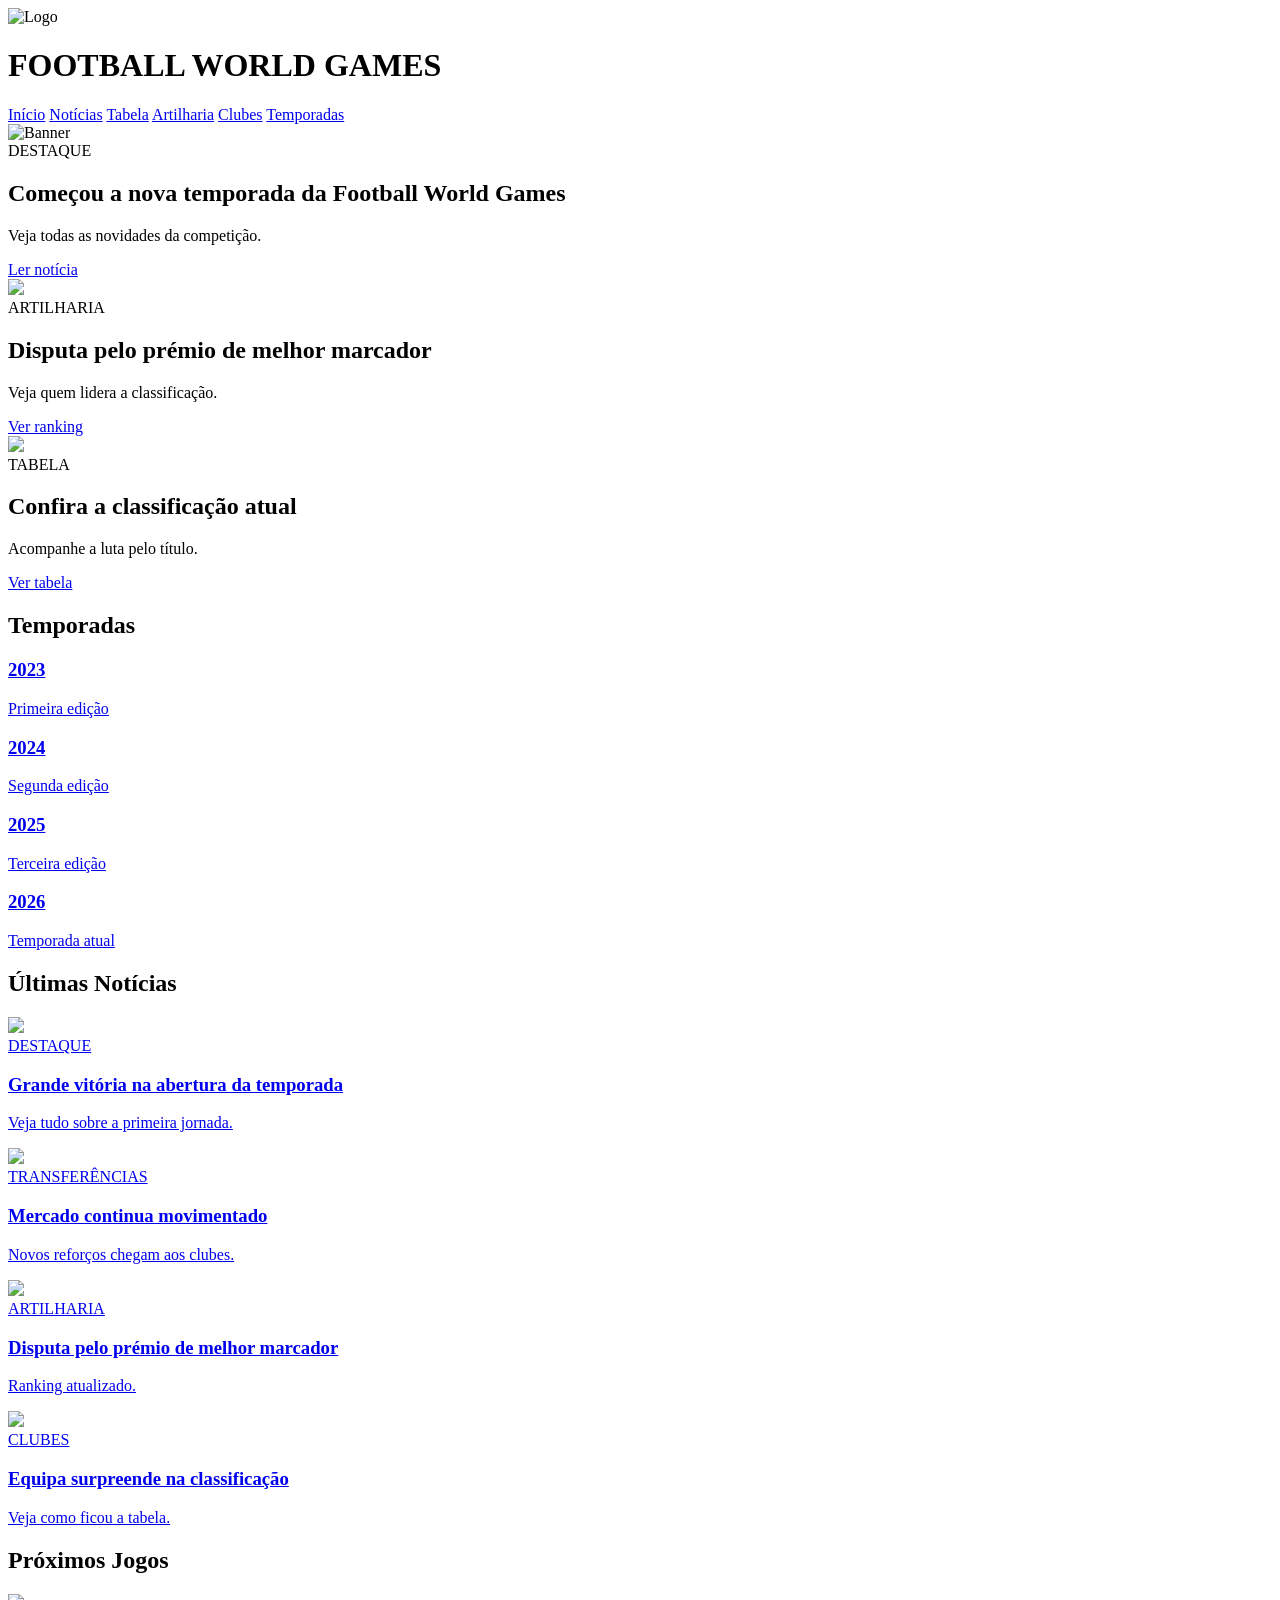
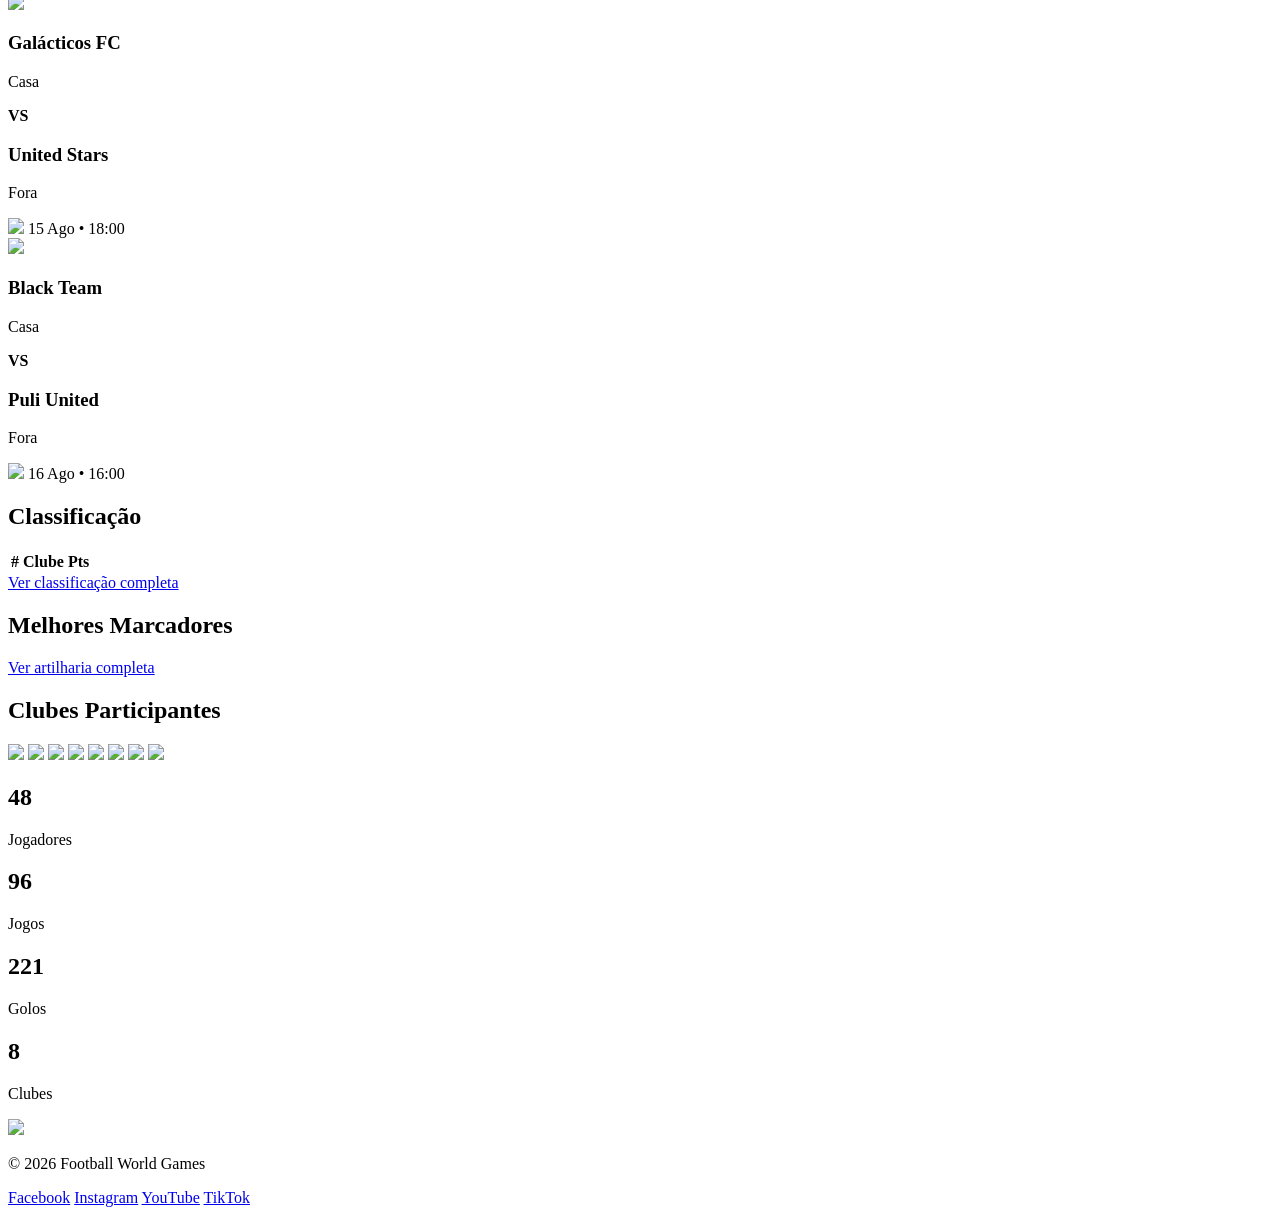
==== cent.html @ 8dec4c1c "Arquivos Adicionando nova pagina" ====
<!DOCTYPE html>
<html lang="pt">
<head>

<meta charset="UTF-8">
<meta name="viewport" content="width=device-width, initial-scale=1.0">

<title>Football World Games League</title>

<link rel="stylesheet" href="style.css">

</head>

<body>

<header>

<div class="top-bar">

<div class="logo">

<img src="imagens/logo.png" alt="Logo">

<h1>FOOTBALL WORLD GAMES</h1>

</div>

<nav>

<a href="index.html" class="active">Início</a>

<a href="noticias.html">Notícias</a>

<a href="tabela.html">Tabela</a>

<a href="artilharia.html">Artilharia</a>

<a href="clubes.html">Clubes</a>

<a href="temporadas.html">Temporadas</a>

</nav>

</div>

</header>

<!-- Banner Principal -->

<section class="banner">

<div class="slides">

<div class="slide active">

<img src="https://images.unsplash.com/photo-1547347298-4074fc3086f0" alt="Banner">

<div class="banner-info">

<span>DESTAQUE</span>

<h2>Começou a nova temporada da Football World Games</h2>

<p>Veja todas as novidades da competição.</p>

<a href="noticias.html?id=1" class="btn">
Ler notícia
</a>

</div>

</div>

<div class="slide">

<img src="https://images.unsplash.com/photo-1517927033932-b3d18e61fb3a">

<div class="banner-info">

<span>ARTILHARIA</span>

<h2>Disputa pelo prémio de melhor marcador</h2>

<p>Veja quem lidera a classificação.</p>

<a href="artilharia.html" class="btn">

Ver ranking

</a>

</div>

</div>

<div class="slide">

<img src="https://images.unsplash.com/photo-1517466787929-bc90951d0974">

<div class="banner-info">

<span>TABELA</span>

<h2>Confira a classificação atual</h2>

<p>Acompanhe a luta pelo título.</p>

<a href="tabela.html" class="btn">

Ver tabela

</a>

</div>

</div>

</div>

<div class="indicadores">

<span class="ativo"></span>

<span></span>

<span></span>

</div>

</section>

<!-- Temporadas -->

<section class="temporadas">

<h2>Temporadas</h2>

<div class="season-grid">

<a href="temporadas.html?season=2023" class="season-card">

<h3>2023</h3>

<p>Primeira edição</p>

</a>

<a href="temporadas.html?season=2024" class="season-card">

<h3>2024</h3>

<p>Segunda edição</p>

</a>

<a href="temporadas.html?season=2025" class="season-card">

<h3>2025</h3>

<p>Terceira edição</p>

</a>

<a href="temporadas.html?season=2026" class="season-card">

<h3>2026</h3>

<p>Temporada atual</p>

</a>

</div>

</section>

<!-- Próxima parte:
Últimas Notícias
Próximos Jogos
Top 5 Classificação
Top 5 Artilharia
Clubes
Rodapé -->

<!-- ========================= -->
<!-- ÚLTIMAS NOTÍCIAS -->
<!-- ========================= -->

<section class="news">

<h2 class="section-title">Últimas Notícias</h2>

<div class="news-grid">

<a href="noticias.html?id=1" class="news-card">

<img src="https://images.unsplash.com/photo-1547347298-4074fc3086f0">

<div class="news-info">

<span>DESTAQUE</span>

<h3>Grande vitória na abertura da temporada</h3>

<p>Veja tudo sobre a primeira jornada.</p>

</div>

</a>

<a href="noticias.html?id=2" class="news-card">

<img src="https://images.unsplash.com/photo-1517927033932-b3d18e61fb3a">

<div class="news-info">

<span>TRANSFERÊNCIAS</span>

<h3>Mercado continua movimentado</h3>

<p>Novos reforços chegam aos clubes.</p>

</div>

</a>

<a href="noticias.html?id=3" class="news-card">

<img src="https://images.unsplash.com/photo-1517466787929-bc90951d0974">

<div class="news-info">

<span>ARTILHARIA</span>

<h3>Disputa pelo prémio de melhor marcador</h3>

<p>Ranking atualizado.</p>

</div>

</a>

<a href="noticias.html?id=4" class="news-card">

<img src="https://images.unsplash.com/photo-1574629810360-7efbbe195018">

<div class="news-info">

<span>CLUBES</span>

<h3>Equipa surpreende na classificação</h3>

<p>Veja como ficou a tabela.</p>

</div>

</a>

</div>

</section>

<!-- ========================= -->
<!-- PRÓXIMOS JOGOS -->
<!-- ========================= -->

<section class="matches">

<h2 class="section-title">Próximos Jogos</h2>

<div class="match">

<img src="imagens/clubes/team1.png">

<div>

<h3>Galácticos FC</h3>

<p>Casa</p>

</div>

<strong>VS</strong>

<div>

<h3>United Stars</h3>

<p>Fora</p>

</div>

<img src="imagens/clubes/team2.png">

<span>15 Ago • 18:00</span>

</div>

<div class="match">

<img src="imagens/clubes/team3.png">

<div>

<h3>Black Team</h3>

<p>Casa</p>

</div>

<strong>VS</strong>

<div>

<h3>Puli United</h3>

<p>Fora</p>

</div>

<img src="imagens/clubes/team4.png">

<span>16 Ago • 16:00</span>

</div>

</section>

<!-- ========================= -->
<!-- CLASSIFICAÇÃO -->
<!-- ========================= -->

<section class="table-home">

<h2 class="section-title">Classificação</h2>

<table>

<thead>

<tr>

<th>#</th>

<th>Clube</th>

<th>Pts</th>

</tr>

</thead>

<tbody id="miniTabela">

</tbody>

</table>

<a href="tabela.html" class="btn">

Ver classificação completa

</a>

</section>

<!-- ========================= -->
<!-- ARTILHARIA -->
<!-- ========================= -->

<section class="scorers">

<h2 class="section-title">

Melhores Marcadores

</h2>

<div id="miniArtilharia">

</div>

<a href="artilharia.html" class="btn">

Ver artilharia completa

</a>

</section>

<!-- ========================= -->
<!-- CLUBES -->
<!-- ========================= -->

<section class="clubs">

<h2 class="section-title">

Clubes Participantes

</h2>

<div class="club-grid">

<img src="imagens/clubes/team1.png">

<img src="imagens/clubes/team2.png">

<img src="imagens/clubes/team3.png">

<img src="imagens/clubes/team4.png">

<img src="imagens/clubes/team5.png">

<img src="imagens/clubes/team6.png">

<img src="imagens/clubes/team7.png">

<img src="imagens/clubes/team8.png">

</div>

</section>

<!-- ========================= -->
<!-- ESTATÍSTICAS -->
<!-- ========================= -->

<section class="stats">

<div>

<h2>48</h2>

<p>Jogadores</p>

</div>

<div>

<h2>96</h2>

<p>Jogos</p>

</div>

<div>

<h2>221</h2>

<p>Golos</p>

</div>

<div>

<h2>8</h2>

<p>Clubes</p>

</div>

</section>

<!-- ========================= -->
<!-- RODAPÉ -->
<!-- ========================= -->

<footer>

<img src="imagens/logo.png">

<p>

© 2026 Football World Games

</p>

<div class="social">

<a href="#">Facebook</a>

<a href="#">Instagram</a>

<a href="#">YouTube</a>

<a href="#">TikTok</a>

</div>

</footer>

<script src="app.js"></script>

</body>
</html>
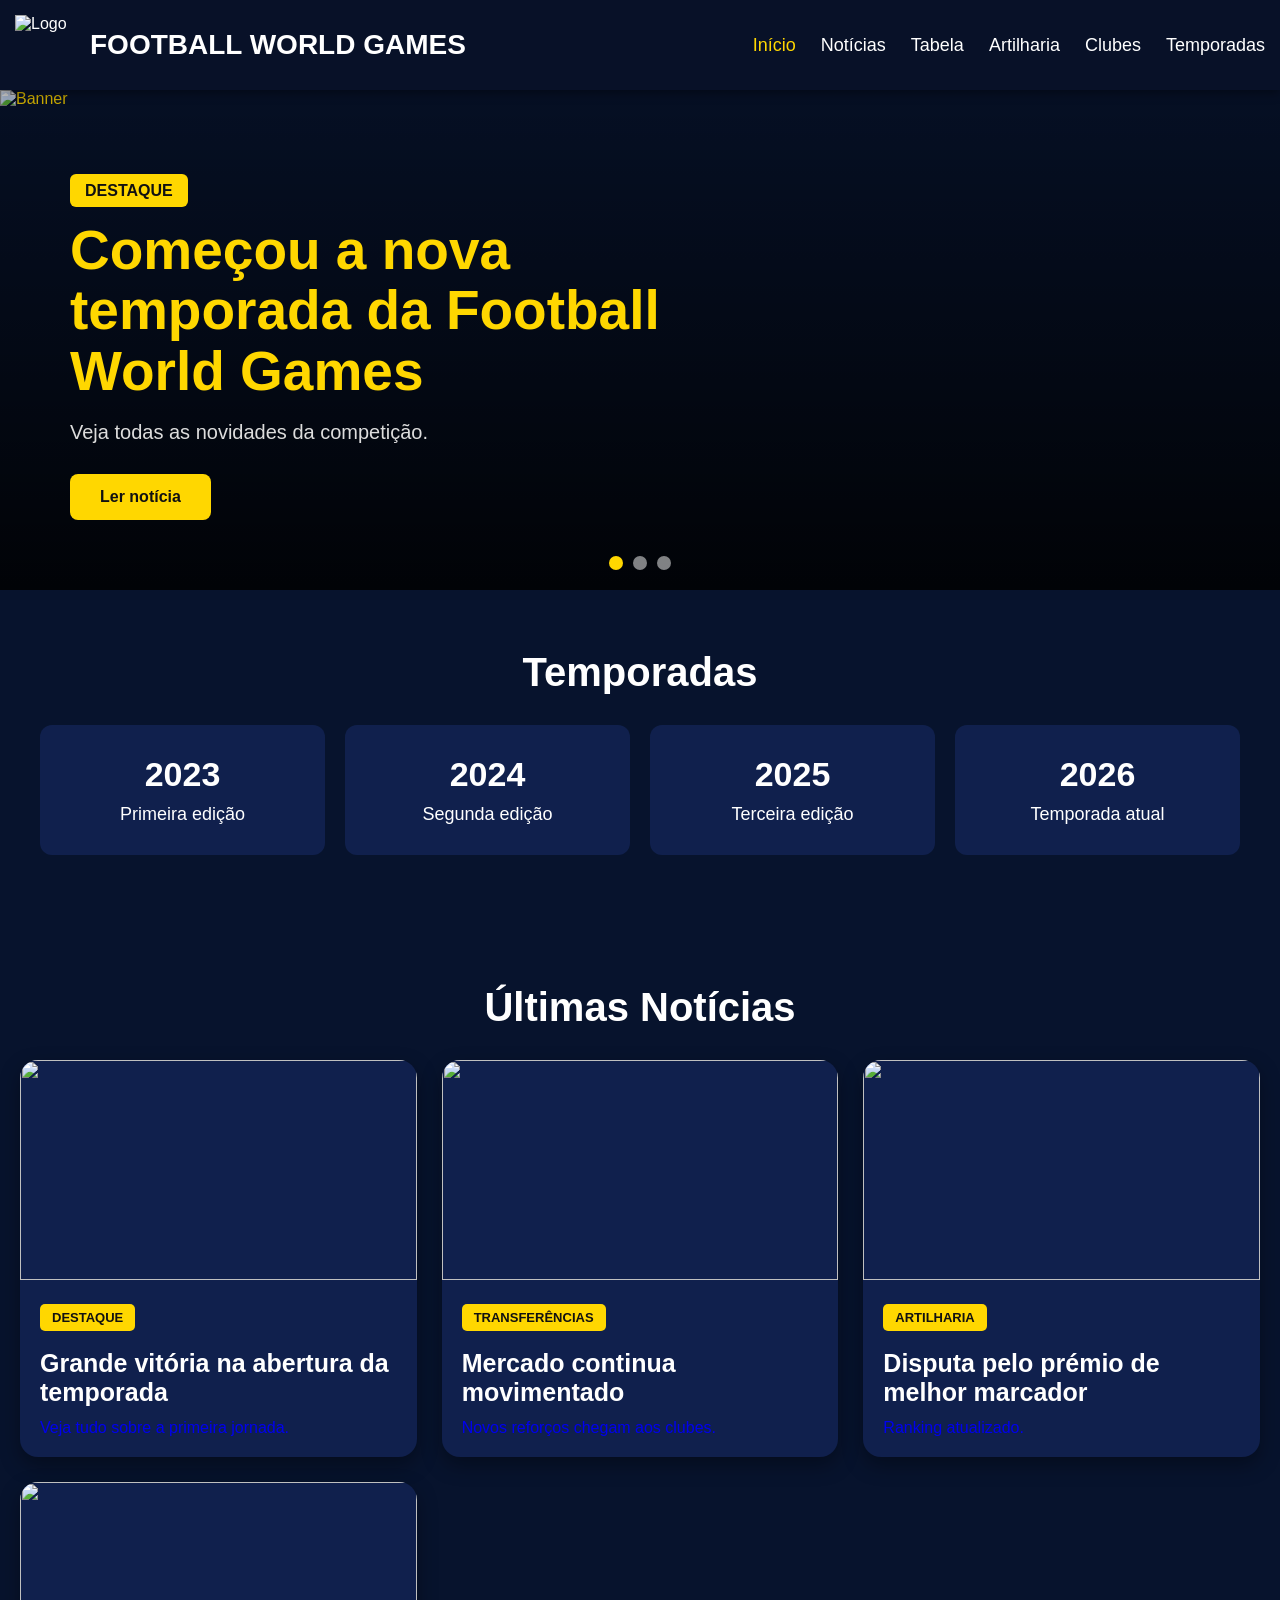
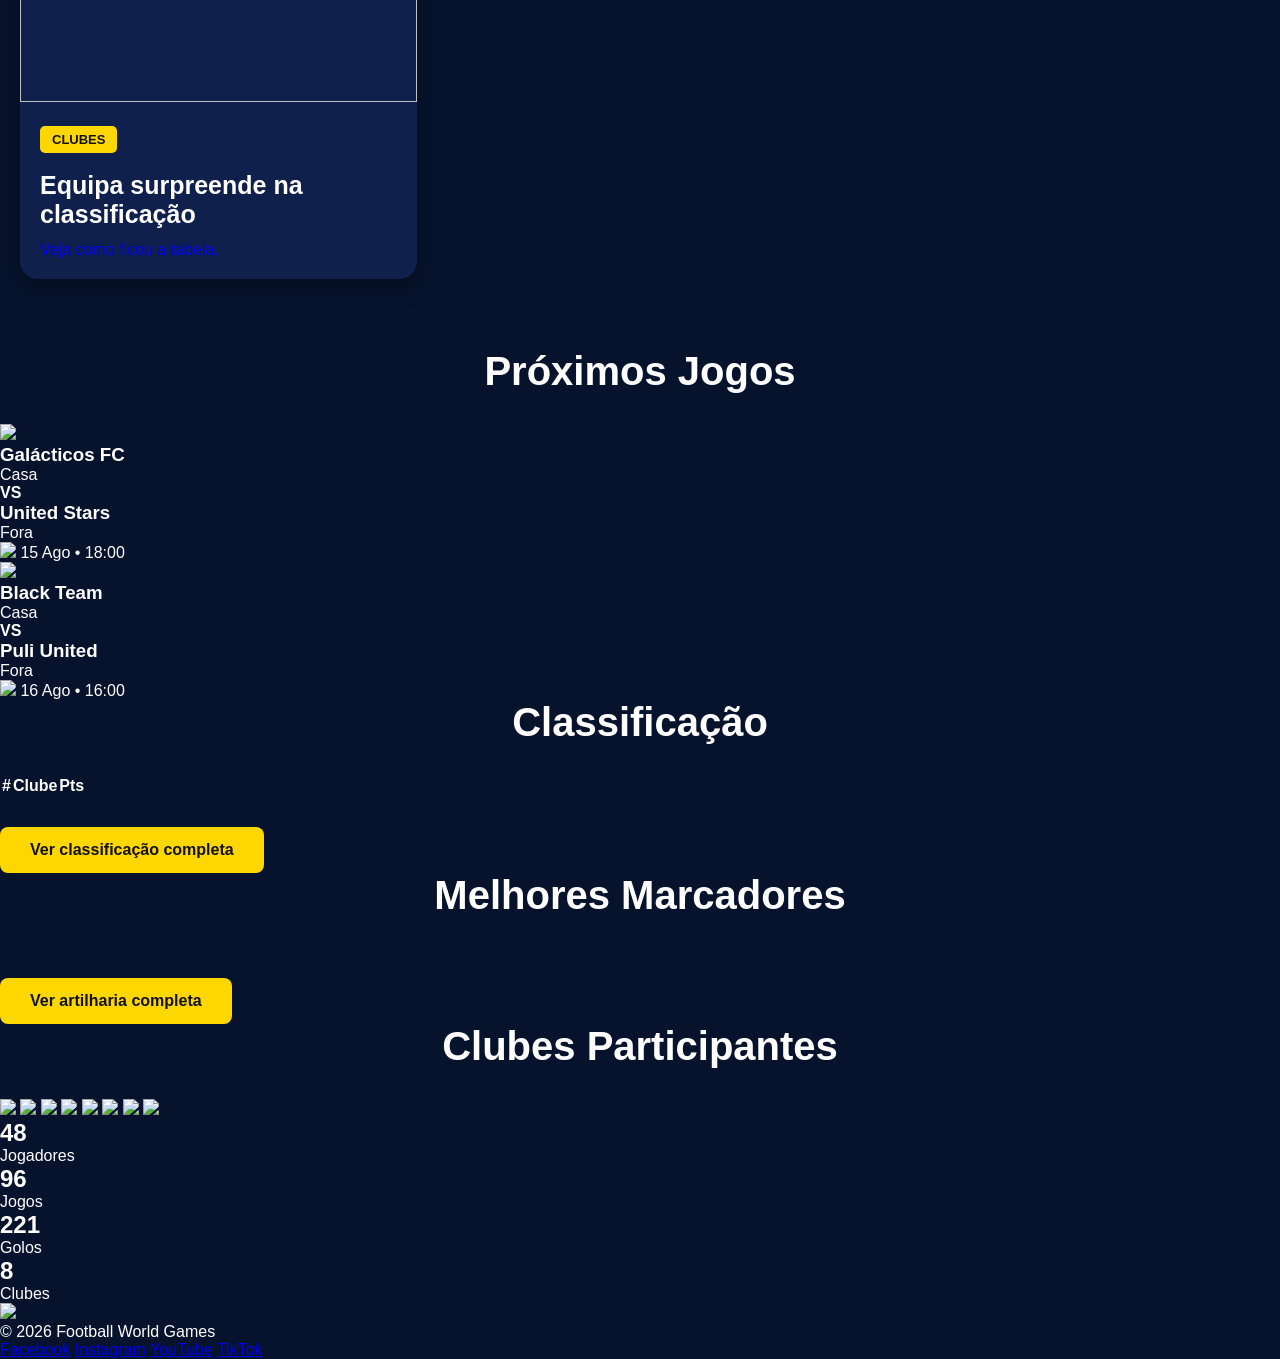
==== commit d01fa31b: "modificando o conteúdo" ====
--- a/cent.html
+++ b/cent.html
@@ -7,7 +7,7 @@
 
 <title>Football World Games League</title>
 
-<link rel="stylesheet" href="style.css">
+<link rel="stylesheet" href="efect.css">
 
 </head>
 
@@ -489,7 +489,7 @@
 
 </footer>
 
-<script src="app.js"></script>
+<script src="test.js"></script>
 
 </body>
 </html>
--- a/efect.css
+++ b/efect.css
@@ -0,0 +1,483 @@
+/* ============================= */
+/* RESET */
+/* ============================= */
+
+*{
+margin:0;
+padding:0;
+box-sizing:border-box;
+font-family:Arial,Helvetica,sans-serif;
+}
+
+html{
+scroll-behavior:smooth;
+}
+
+body{
+
+background:#07132d;
+color:#fff;
+
+}
+
+/* ============================= */
+/* CABEÇALHO */
+/* ============================= */
+
+header{
+
+width:100%;
+background:#081128;
+position:sticky;
+top:0;
+z-index:1000;
+box-shadow:0 3px 10px rgba(0,0,0,.4);
+
+}
+
+.top-bar{
+
+max-width:1400px;
+margin:auto;
+
+display:flex;
+justify-content:space-between;
+align-items:center;
+
+padding:15px;
+
+}
+
+.logo{
+
+display:flex;
+align-items:center;
+gap:15px;
+
+}
+
+.logo img{
+
+width:60px;
+height:60px;
+
+}
+
+.logo h1{
+
+font-size:28px;
+font-weight:bold;
+
+}
+
+nav{
+
+display:flex;
+gap:25px;
+
+}
+
+nav a{
+
+text-decoration:none;
+color:white;
+font-size:18px;
+transition:.3s;
+
+}
+
+nav a:hover{
+
+color:#FFD700;
+
+}
+
+.active{
+
+color:#FFD700;
+
+}
+
+/* ============================= */
+/* BANNER */
+/* ============================= */
+
+.banner{
+
+position:relative;
+width:100%;
+height:500px;
+overflow:hidden;
+
+}
+
+.slides{
+
+display:flex;
+height:100%;
+
+}
+
+.slide{
+
+position:relative;
+min-width:100%;
+height:100%;
+
+}
+
+.slide img{
+
+width:100%;
+height:100%;
+object-fit:cover;
+
+}
+
+.slide::before{
+
+content:"";
+position:absolute;
+
+left:0;
+top:0;
+
+width:100%;
+height:100%;
+
+background:linear-gradient(to top,
+rgba(0,0,0,.85),
+rgba(0,0,0,.2));
+
+}
+
+.banner-info{
+
+position:absolute;
+
+left:70px;
+bottom:70px;
+
+max-width:650px;
+
+}
+
+.banner-info span{
+
+background:#FFD700;
+color:#111;
+
+padding:8px 15px;
+
+font-weight:bold;
+border-radius:6px;
+
+}
+
+.banner-info h2{
+
+margin-top:20px;
+font-size:55px;
+line-height:1.1;
+
+}
+
+.banner-info p{
+
+margin-top:20px;
+font-size:20px;
+color:#ddd;
+
+}
+
+.btn{
+
+display:inline-block;
+margin-top:30px;
+
+padding:14px 30px;
+
+background:#FFD700;
+color:#111;
+
+text-decoration:none;
+font-weight:bold;
+
+border-radius:8px;
+
+transition:.3s;
+
+}
+
+.btn:hover{
+
+transform:translateY(-3px);
+
+}
+
+/* ============================= */
+/* INDICADORES */
+/* ============================= */
+
+.indicadores{
+
+position:absolute;
+
+left:50%;
+bottom:20px;
+
+transform:translateX(-50%);
+
+display:flex;
+gap:10px;
+
+}
+
+.indicadores span{
+
+width:14px;
+height:14px;
+
+border-radius:50%;
+
+background:white;
+
+opacity:.5;
+
+cursor:pointer;
+
+}
+
+.indicadores .ativo{
+
+opacity:1;
+background:#FFD700;
+
+}
+
+/* ============================= */
+/* TEMPORADAS */
+/* ============================= */
+
+.temporadas{
+
+padding:60px 20px;
+
+}
+
+.temporadas h2{
+
+font-size:40px;
+margin-bottom:30px;
+
+text-align:center;
+
+}
+
+.season-grid{
+
+display:grid;
+
+grid-template-columns:
+repeat(auto-fit,minmax(220px,1fr));
+
+gap:20px;
+
+max-width:1200px;
+
+margin:auto;
+
+}
+
+.season-card{
+
+background:#10204d;
+
+padding:30px;
+
+border-radius:12px;
+
+text-align:center;
+
+text-decoration:none;
+
+color:white;
+
+transition:.3s;
+
+}
+
+.season-card:hover{
+
+background:#FFD700;
+color:#111;
+
+transform:translateY(-8px);
+
+}
+
+.season-card h3{
+
+font-size:34px;
+
+margin-bottom:10px;
+
+}
+
+.season-card p{
+
+font-size:18px;
+
+}
+
+/* RESPONSIVO */
+
+@media(max-width:900px){
+
+.top-bar{
+
+flex-direction:column;
+
+}
+
+nav{
+
+flex-wrap:wrap;
+justify-content:center;
+
+}
+
+.banner{
+
+height:350px;
+
+}
+
+.banner-info{
+
+left:20px;
+bottom:30px;
+
+}
+
+.banner-info h2{
+
+font-size:34px;
+
+}
+
+.banner-info p{
+
+font-size:16px;
+
+}
+
+}
+
+/* ============================= */
+/* TÍTULOS DAS SECÇÕES */
+/* ============================= */
+
+.section-title{
+
+font-size:40px;
+margin-bottom:30px;
+text-align:center;
+color:#fff;
+
+}
+
+/* ============================= */
+/* NOTÍCIAS */
+/* ============================= */
+
+.news{
+
+padding:70px 20px;
+
+}
+
+.news-grid{
+
+max-width:1400px;
+margin:auto;
+
+display:grid;
+
+grid-template-columns:
+repeat(auto-fit,minmax(320px,1fr));
+
+gap:25px;
+
+}
+
+.news-card{
+
+background:#10204d;
+
+border-radius:18px;
+
+overflow:hidden;
+
+text-decoration:none;
+
+transition:.35s;
+
+box-shadow:0 8px 20px rgba(0,0,0,.35);
+
+}
+
+.news-card:hover{
+
+transform:translateY(-8px);
+
+}
+
+.news-card img{
+
+width:100%;
+height:220px;
+
+object-fit:cover;
+
+}
+
+.news-info{
+
+padding:20px;
+
+}
+
+.news-info span{
+
+display:inline-block;
+
+padding:6px 12px;
+
+background:#FFD700;
+
+color:#111;
+
+font-size:13px;
+
+font-weight:bold;
+
+border-radius:5px;
+
+}
+
+.news-info h3{
+
+margin-top:18px;
+
+font-size:25px;
+
+color:white;
+
+}
+
+.news-info p{
+
+margin-top:12px;
+
+font-size:17
